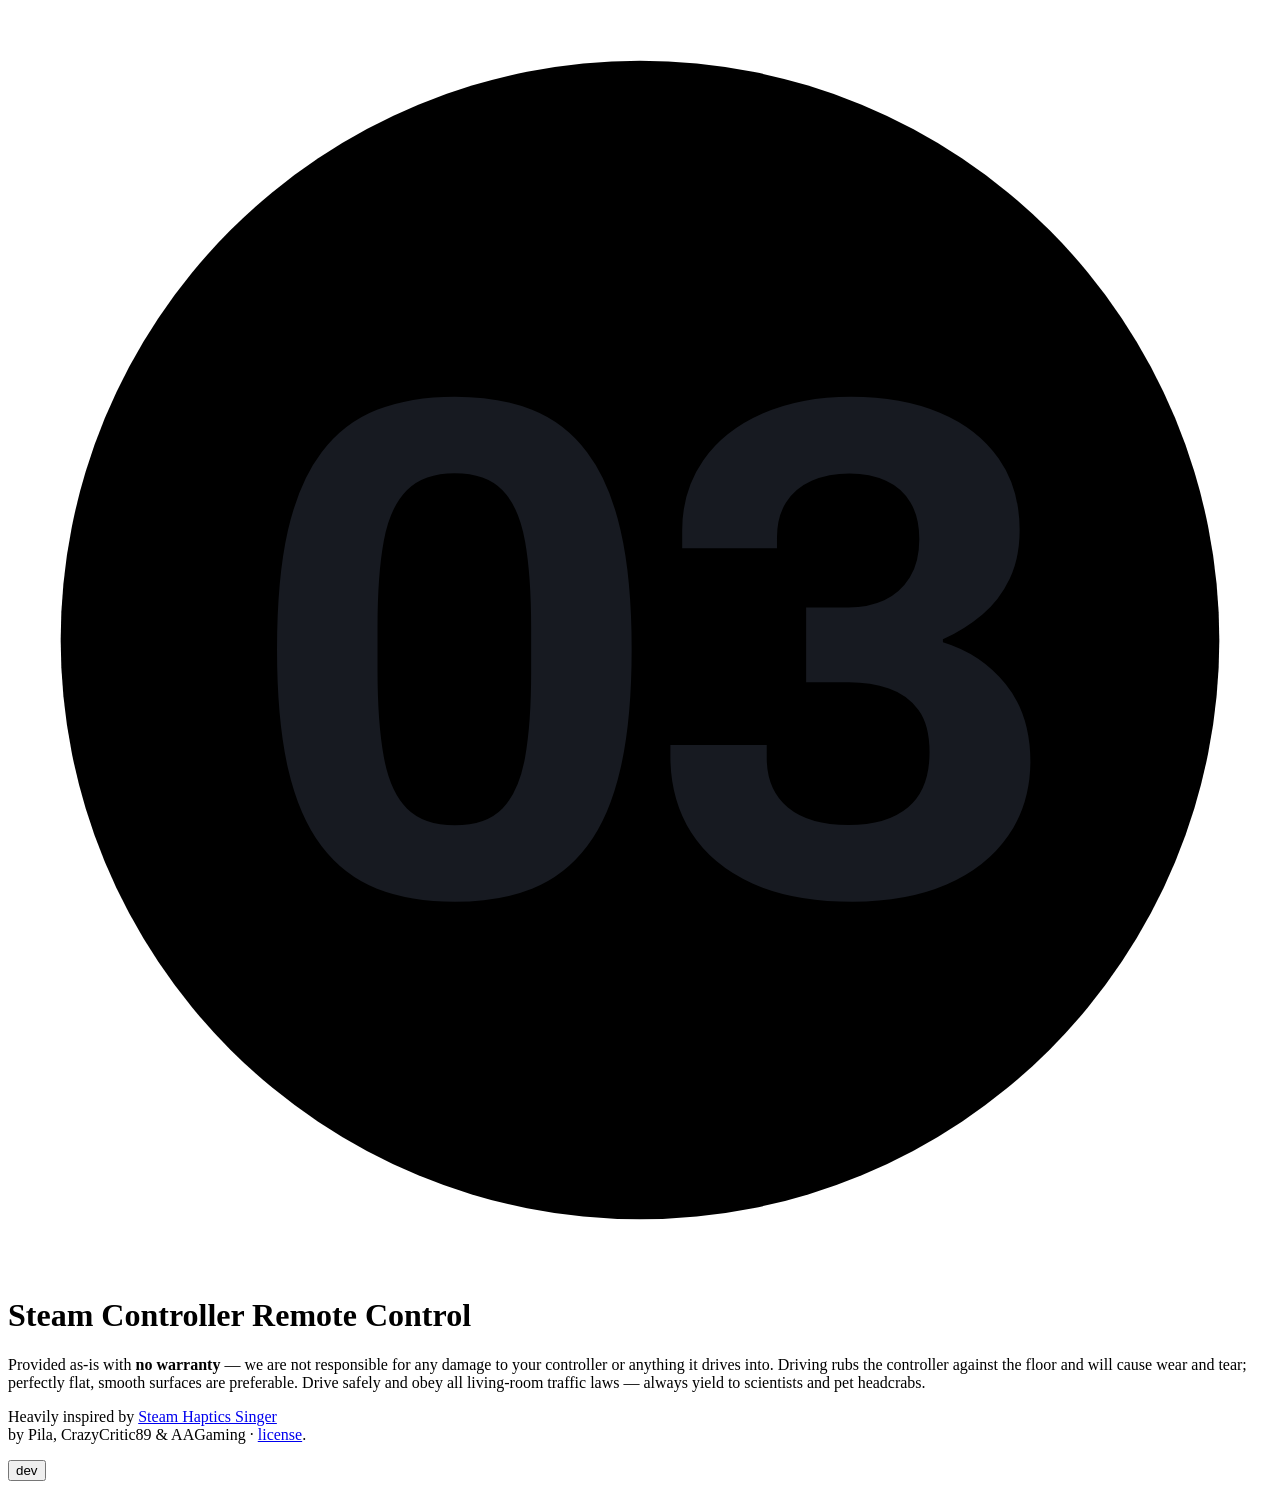
==== gamepad/index.html @ 488b33dc "Add files via upload" ====
<!doctype html>
<html lang="en">

<head>
  <meta charset="utf-8">
  <meta name="viewport" content="width=device-width, initial-scale=1">
  <title>Steam Controller Remote Control</title>
  <meta name="description" content="Drive your Steam Controller like an RC car — right from the browser over WebHID.">

  <!-- Open Graph -->
  <meta property="og:type" content="website">
  <meta property="og:title" content="Steam Controller Remote Control">
  <meta property="og:description" content="Drive your Steam Controller like an RC car — right from the browser over WebHID.">
  <meta property="og:image" content="./og-image.jpg">
  <meta property="og:image:width" content="1200">
  <meta property="og:image:height" content="628">

  <!-- Twitter -->
  <meta name="twitter:card" content="summary_large_image">
  <meta name="twitter:title" content="Steam Controller Remote Control">
  <meta name="twitter:description" content="Drive your Steam Controller like an RC car — right from the browser over WebHID.">
  <meta name="twitter:image" content="./og-image.jpg">

  <link rel="icon"
    href="data:image/svg+xml,<svg xmlns='http://www.w3.org/2000/svg' viewBox='0 0 24 24'><circle cx='12' cy='12' r='11' fill='%23fff'/><text x='12' y='12.3' text-anchor='middle' dominant-baseline='central' font-family='Archivo,sans-serif' font-weight='700' font-size='13.5' letter-spacing='-.5' fill='%23171a21'>03</text></svg>">
  <link rel="preconnect" href="https://fonts.googleapis.com">
  <link rel="preconnect" href="https://fonts.gstatic.com" crossorigin>
  <link href="https://fonts.googleapis.com/css2?family=Archivo:wght@400;500;600;700;800&family=IBM+Plex+Mono:wght@400;500;600&display=swap" rel="stylesheet">
  <script type="module" crossorigin src="/assets/index-yNiLXU3c.js"></script>
  <link rel="stylesheet" crossorigin href="/assets/index-B8A4FBCd.css">
</head>

<body>

  <meta name="hope" content="HOPE" hidden>
  <header class="masthead">
    <div class="brand">
      <span class="brand-mark" aria-hidden="true">
        <svg viewBox="0 0 24 24">
          <circle cx="12" cy="12" r="11" fill="currentColor" />
          <text x="12" y="12.3" text-anchor="middle" dominant-baseline="central"
            font-family="'Archivo', sans-serif" font-weight="700" font-size="13.5"
            letter-spacing="-.5" fill="#171a21">03</text>
        </svg>
      </span>
      <div class="brand-text">
        <h1 data-i18n="app.title">Steam Controller Remote Control</h1>
      </div>
    </div>
    <div id="conn-chip" class="chip" hidden>
      <span class="dot"></span><span id="conn-chip-text" data-i18n="chip.linked">linked</span>
    </div>
  </header>
  <div class="checker" aria-hidden="true"></div>

  <main>

    <!-- state 1 · WebHID unavailable -->
    <section id="screen-unsupported" class="screen" hidden>
      <img class="hero" src="./hero_sad.png" alt="" aria-hidden="true">
      <h2 data-i18n="unsupported.title">Unfortunately your device is not supported</h2>
      <p class="lede" data-i18n-html="unsupported.lede">This page drives the Steam Controller over WebHID, which this browser doesn't
        provide.<br>
        Open it in <strong>Chrome, Edge, or another Chromium-based browser</strong> to take the wheel.</p>
    </section>

    <!-- state 2 · supported; nothing linked ('unlinked') or unplugged ('absent').
         Copy is swapped at runtime by renderState(); data-i18n holds the
         unlinked defaults for pre-JS / crawlable rendering. -->
    <section id="screen-connect" class="screen" hidden>
      <img class="hero" src="./hero.png" width="681" height="322" alt="" aria-hidden="true">
      <h2 id="connect-title" data-i18n="connect.title">Link your controller</h2>
      <p id="connect-lede" class="lede" data-i18n-html="connect.lede">This page turns the Steam Controller into a tiny RC car by pulsing its
        rumble motors — the browser just needs your permission to talk to it first.</p>
      <button id="btn-connect" class="btn-cta" type="button" data-i18n="connect.button">Link the controller</button>
      <p id="connect-hint" class="hint" data-i18n-html="connect.hint">Click <strong>Link the controller</strong> and
        choose <strong>“Steam Controller”</strong><br>in your browser's device picker.</p>
      <p id="connect-status" class="connect-status" role="status"></p>
    </section>

    <!-- state 3 · linked, but controller powered off -->
    <section id="screen-await" class="screen" hidden>
      <img class="hero" src="./hero.png" width="681" height="322" alt="" aria-hidden="true">
      <h2 data-i18n="await.title">Turn on your controller</h2>
      <p class="lede" data-i18n-html="await.lede">Your Steam Controller is linked but powered off.<br>Switch it on (or plug in its
        wireless puck) and driving unlocks automatically.</p>
    </section>

    <!-- state 4 · connected, driving -->
    <section id="screen-drive" class="screen" hidden>
      <img class="hero" src="./hero.png" width="681" height="322" alt="" aria-hidden="true">
      <div class="drive-stack">
        <div class="cluster">
          <div class="cluster-row">
            <button class="key" data-action="forward" type="button">W<span class="sub"
                data-i18n="drive.fwd">fwd</span></button>
          </div>
          <div class="cluster-row">
            <button class="key" data-action="left" type="button">A<span class="sub"
                data-i18n="drive.left">left</span></button>
            <button class="key" type="button" disabled title="Reverse is not supported"
              data-i18n-title="drive.noReverseTitle">S<span class="sub" data-i18n="drive.na">n/a</span></button>
            <button class="key" data-action="right" type="button">D<span class="sub"
                data-i18n="drive.right">right</span></button>
          </div>
        </div>
                  <p class="no-reverse" data-i18n="drive.noReverse">no reverse on this car</p>
        <button id="btn-estop" class="key key-stop" type="button" title="Emergency stop (Space)"
          data-i18n-title="drive.stopTitle">
          <span data-i18n="drive.stop">STOP</span><span class="sub" data-i18n="drive.stopSub">space · in case of
            emergency</span>
        </button>
        <div class="driving">
          <p class="drive-caption" data-i18n-html="drive.caption">Use <strong>WASD</strong> or the arrow keys to drive
          </p>
        </div>
        <button id="drive-music" class="btn-cta btn-cta-ghost" type="button" data-i18n="drive.playMusic">Play some
          music</button>
        <div class="panel" hidden>
          <span class="panel-label" data-i18n="drive.speedLabel">Speed</span>
          <div class="speed-controls">
            <button id="speed-dec" class="key key-small" type="button" title="Slower (−)"
              data-i18n-title="drive.slowerTitle">−</button>
            <div class="speed-readout"><span id="speed-value">100</span><small>%</small></div>
            <button id="speed-inc" class="key key-small" type="button" title="Faster (+)"
              data-i18n-title="drive.fasterTitle">+</button>
          </div>
          <div id="speed-meter" class="speed-meter" aria-hidden="true"></div>
        </div>
      </div>
    </section>

    <!-- state 4b · connected, music player mode (sibling of screen-drive) -->
    <section id="screen-player" class="screen" hidden>
      <img id="player-hero" class="hero" src="./hero_audio.png" width="681" height="322" alt="" aria-hidden="true">
      <div class="player-stack">
        <p class="player-notice" data-i18n-html="player.notice">For the best MIDI playback experience, please
          visit the original inspiration for this project — <a
            href="https://github.com/CrazyCritic89/SteamHapticsSinger" target="_blank"
            rel="noopener noreferrer">Steam Haptics Singer</a>.</p>

        <!-- Player UI hidden behind the notice; revealed by the hero easter egg
             (see ui.js). display:contents keeps these in .player-stack's flow so
             the layout matches the pre-notice version once shown. -->
        <div class="player-controls" hidden>
          <input id="midi-file" type="file" accept=".mid,.midi,audio/midi" hidden>
          <button id="midi-pick" class="btn-cta btn-cta-sm" type="button" data-i18n="player.pick">Choose a MIDI
            file</button>
          <p id="player-now" class="player-now" role="status" data-i18n="player.noFile">No file loaded yet</p>
          <p id="player-warn" class="player-warn" role="status" hidden></p>
          <div class="player-transport">
            <button id="player-play" class="key key-play key-transport" type="button" disabled>
              <span aria-hidden="true">▶</span><span class="sub" data-i18n="player.play">play</span>
            </button>
            <button id="player-stop" class="key key-stop key-transport" type="button" disabled>
              <span aria-hidden="true">■</span><span class="sub" data-i18n="player.stop">stop</span>
            </button>
          </div>
          <p class="no-reverse" data-i18n="player.hapticNote">notes are played through the controller's haptics — it
            won't drive in this mode</p>
        </div>
        <button id="player-back" class="btn-cta btn-cta-ghost" type="button" data-i18n="player.back">Drive
          around</button>
      </div>
    </section>

  </main>

  <aside id="dev-drawer" hidden aria-label="Developer tools" data-i18n-label="dev.drawerLabel"></aside>

  <footer>
    <p class="disclaimer" data-i18n-html="footer.disclaimer">Provided as-is with <strong>no
        warranty</strong> — we are
      not responsible for any damage to your controller or anything it drives into. Driving rubs the
      controller against the floor and will cause wear and tear; perfectly flat, smooth surfaces are
      preferable. Drive safely and obey all living-room traffic laws — always yield to scientists
      and pet headcrabs.</p>
    <p class="credit" data-i18n-html="footer.credit">Heavily inspired by <a
        href="https://github.com/CrazyCritic89/SteamHapticsSinger" target="_blank"
        rel="noopener noreferrer">Steam Haptics Singer</a><br>by Pila, CrazyCritic89 &amp; AAGaming ·
      <a href="/NOTICE.txt" target="_blank" rel="noopener noreferrer">license</a>.</p>
    <button id="dev-link" class="dev-link" type="button" title="Developer tools (m)"
      data-i18n-title="footer.devLinkTitle" data-i18n="footer.devLink">dev</button>
  </footer>

<script defer src="https://static.cloudflareinsights.com/beacon.min.js/v4513226cdae34746b4dedf0b4dfa099e1781791509496" integrity="sha512-ZE9pZaUXND66v380QUtch/5sE9tPFh2zg45pR2PB0CVkCtOREv2AJKkSidISWkysEuQ0EH8faUU5du78bx87UQ==" data-cf-beacon='{"version":"2024.11.0","token":"f197da3d7d3f4a5782d1d03944b481b2","r":1,"server_timing":{"name":{"cfCacheStatus":true,"cfEdge":true,"cfExtPri":true,"cfL4":true,"cfOrigin":true,"cfSpeedBrain":true},"location_startswith":null}}' crossorigin="anonymous"></script>
</body>

</html>
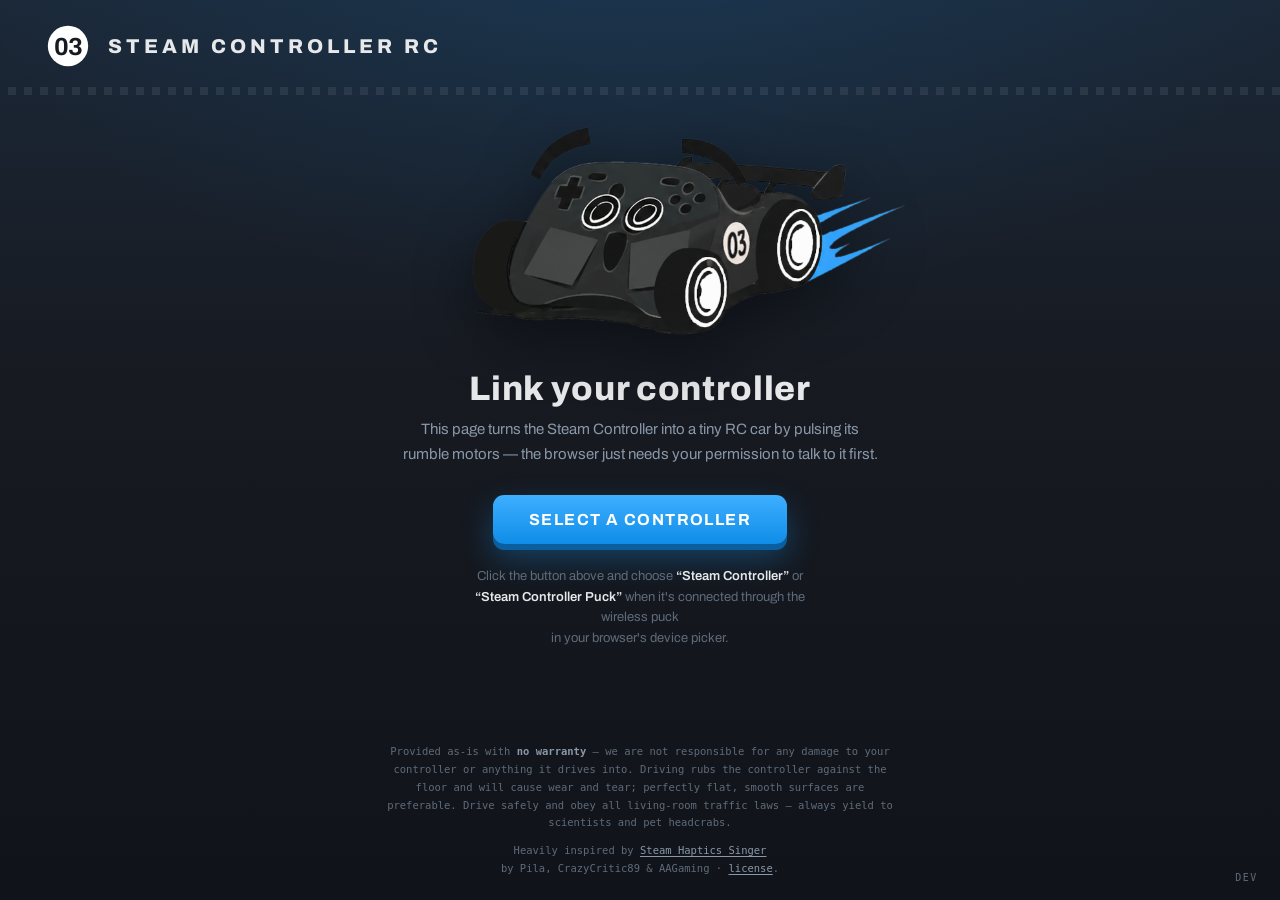
==== commit 66a872f0: "Update index.html" ====
--- a/gamepad/index.html
+++ b/gamepad/index.html
@@ -26,8 +26,8 @@
   <link rel="preconnect" href="https://fonts.googleapis.com">
   <link rel="preconnect" href="https://fonts.gstatic.com" crossorigin>
   <link href="https://fonts.googleapis.com/css2?family=Archivo:wght@400;500;600;700;800&family=IBM+Plex+Mono:wght@400;500;600&display=swap" rel="stylesheet">
-  <script type="module" crossorigin src="/assets/index-yNiLXU3c.js"></script>
-  <link rel="stylesheet" crossorigin href="/assets/index-B8A4FBCd.css">
+  <script type="module" crossorigin src="index.js"></script>
+  <link rel="stylesheet" crossorigin href="index.css">
 </head>
 
 <body>
--- a/gamepad/index.css
+++ b/gamepad/index.css
@@ -0,0 +1 @@
+:root{--bg:#171a21;--bg-deep:#10141a;--bg-navy:#1b2838;--surface:#1f242c;--surface-2:#262d37;--field:#0c0f14;--field-deep:#080a0e;--line:#323a46;--line-bright:#45505f;--text:#e6e8ea;--muted:#8a98a8;--faint:#5f6b7a;--field-text:#c7ccd3;--log-text:#aab2bd;--on-accent:#fff;--accent:#1a9fff;--accent-bright:#66c0f4;--accent-soft:rgba(var(--accent-rgb), .16);--accent-hi:#3eafff;--accent-lo:#0f8de8;--accent-side:#0b5f9e;--danger:#ec5f59;--danger-hi:#f2756f;--danger-lo:#e0524c;--danger-edge:#c0433d;--danger-side:#99332e;--danger-flash:#ffb3ae;--danger-bright:#ff8a7d;--ok:#5ba32b;--cap:#2a2e36;--cap-hi:#353b45;--cap-lo:#20242c;--cap-edge:#14171c;--cap-side:#05070a;--cap-text:#e6e8ea;--accent-rgb:26, 159, 255;--danger-rgb:236, 95, 89;--bg-deep-rgb:16, 20, 26;--white-rgb:255, 255, 255;--black-rgb:0, 0, 0;--key:66px;--font:"Archivo", system-ui, sans-serif;--mono:"IBM Plex Mono", ui-monospace, "SF Mono", Menlo, monospace}*{box-sizing:border-box}[hidden]{display:none!important}html{height:100%}body{min-height:100vh;font-family:var(--font);color:var(--text);background:radial-gradient(1100px 620px at 50% -8%, rgba(var(--accent-rgb), .12), transparent 62%), linear-gradient(180deg, var(--bg-navy) 0%, var(--bg) 42%, var(--bg-deep) 100%), var(--bg);background-attachment:fixed;flex-direction:column;margin:0;display:flex}::selection{background:var(--accent-soft);color:var(--text)}.masthead{justify-content:space-between;align-items:center;padding:18px clamp(16px,4vw,40px) 14px;display:flex}.brand{align-items:center;gap:13px;display:flex}.brand-mark{color:#fff;place-items:center;width:55px;height:55px;display:grid}.brand-mark svg{width:44px;height:44px;display:block}.brand-text{flex-direction:column;justify-content:center;display:flex}.brand-text h1{letter-spacing:.2em;text-transform:uppercase;margin:0;font-size:20px;font-weight:800;line-height:1}.brand-text p{color:var(--muted);font-family:var(--mono);letter-spacing:.22em;text-transform:uppercase;margin:0;font-size:10px}.checker{opacity:.4;background:conic-gradient(rgba(var(--white-rgb), .18) 25%, transparent 0 50%, rgba(var(--white-rgb), .18) 0 75%, transparent 0) 0 0 / 16px 16px;height:8px}.chip{font-family:var(--mono);letter-spacing:.14em;text-transform:uppercase;color:var(--muted);background:var(--surface);border:1px solid var(--line);border-radius:999px;align-items:center;gap:8px;padding:7px 14px;font-size:10.5px;display:flex}.chip .dot{background:var(--muted);border-radius:50%;width:8px;height:8px}.chip.is-live .dot{background:var(--accent);box-shadow:0 0 8px var(--accent);animation:2.2s ease-in-out infinite pulse}.chip.is-live{color:var(--text)}@keyframes pulse{50%{opacity:.45}}main{flex:1;place-items:center;padding:28px 16px;display:grid}.screen{text-align:center;width:100%;max-width:800px}.screen[hidden]{display:none}.screen>*{animation:.55s cubic-bezier(.2,.7,.2,1) backwards rise}.screen>:nth-child(2){animation-delay:50ms}.screen>:nth-child(3){animation-delay:.1s}.screen>:nth-child(4){animation-delay:.15s}.screen>:nth-child(5){animation-delay:.2s}.screen>:nth-child(6){animation-delay:.25s}@keyframes rise{0%{opacity:0;transform:translateY(14px)}}.hero{filter:drop-shadow(0 18px 30px #00000073);width:min(440px,80%);height:auto;margin:4px auto 70px;display:block;transform:translate(45px)}#screen-connect .hero{margin-bottom:35px}#screen-player .hero{transform:none}.hero-icon{width:78px;color:var(--accent);filter:drop-shadow(0 0 18px var(--accent-soft))}.hero-icon-wide{width:118px}.screen h2{letter-spacing:.02em;margin:18px 0 10px;font-size:clamp(24px,4vw,34px);font-weight:800}.lede{color:var(--muted);max-width:54ch;margin:0 auto 28px;font-size:15px;line-height:1.65}.hint{color:var(--faint);max-width:52ch;margin:22px auto 0;font-size:13px;line-height:1.6}.hint strong,.lede strong{color:var(--text);font-weight:600}.connect-status{font-family:var(--mono);color:var(--danger);min-height:1.2em;font-size:12.5px}.btn-cta{font:inherit;letter-spacing:.09em;text-transform:uppercase;color:var(--on-accent);background:linear-gradient(var(--accent-hi), var(--accent-lo));cursor:pointer;box-shadow:0 6px 0 var(--accent-side), 0 14px 32px rgba(var(--accent-rgb), .32);border:none;border-radius:11px;padding:16px 36px;font-size:16px;font-weight:700;transition:transform 70ms,box-shadow 70ms,filter .15s}.btn-cta:hover{filter:brightness(1.07)}.btn-cta:active{box-shadow:0 2px 0 var(--accent-side), 0 8px 20px rgba(var(--accent-rgb), .25);transform:translateY(4px)}.drive-caption{color:var(--muted);font-family:var(--mono);letter-spacing:.18em;text-transform:uppercase;font-size:12px}.drive-caption strong{color:var(--text);font-weight:600}.drive-stack{flex-direction:column;align-items:center;gap:20px;display:flex}.cluster{flex-direction:column;align-items:center;gap:10px;display:flex}.cluster-row{gap:10px;display:flex}.driving{flex-direction:column;align-items:center;gap:0;display:flex}.key{width:var(--key);height:var(--key);font:inherit;color:var(--cap-text);background:linear-gradient(178deg, var(--cap-hi), var(--cap-lo));border:1px solid var(--cap-edge);box-shadow:0 5px 0 var(--cap-side), 0 8px 16px rgba(var(--black-rgb), .4), inset 0 1px 0 rgba(var(--white-rgb), .08);cursor:pointer;-webkit-user-select:none;user-select:none;touch-action:none;border-radius:14px;flex-direction:column;justify-content:center;align-items:center;gap:1px;font-size:21px;font-weight:700;transition:transform 50ms,box-shadow 50ms,border-color .12s,color .12s;display:flex}.key .sub{font-family:var(--mono);letter-spacing:.16em;text-transform:uppercase;color:var(--muted);font-size:8px;font-weight:500}.key.active,.key[data-action]:active{box-shadow:0 1px 0 var(--cap-side), 0 0 22px var(--accent-soft), inset 0 0 14px rgba(var(--accent-rgb), .2);border-color:var(--accent);color:var(--accent-bright);transform:translateY(4px)}.key.active .sub{color:var(--accent-bright)}.key:disabled{opacity:.32;cursor:not-allowed}.no-reverse{color:var(--faint);font-family:var(--mono);letter-spacing:.1em;text-transform:uppercase;margin:0;font-size:11px}.key-stop{width:calc(var(--key) * 3 + 20px);height:var(--key);letter-spacing:.2em;color:var(--on-accent);background:linear-gradient(178deg, var(--danger-hi), var(--danger-lo));border-color:var(--danger-edge);box-shadow:0 5px 0 var(--danger-side), 0 8px 16px rgba(var(--black-rgb), .4), inset 0 1px 0 rgba(var(--white-rgb), .25);text-shadow:0 1px 2px rgba(var(--black-rgb), .28);gap:3px;font-size:18px;font-weight:800}.key-stop .sub{color:rgba(var(--white-rgb), .7)}.key-stop.active,.key-stop:active{box-shadow:0 1px 0 var(--danger-side), 0 0 22px rgba(var(--danger-rgb), .45), inset 0 0 14px rgba(var(--black-rgb), .22);border-color:var(--danger-flash);color:var(--on-accent);transform:translateY(4px)}.key-stop.active .sub{color:rgba(var(--white-rgb), .85)}.panel{background:var(--surface);border:1px solid var(--line);text-align:left;box-shadow:inset 0 1px 0 rgba(var(--white-rgb), .03);border-radius:14px;padding:16px 22px 18px}.panel-label{font-family:var(--mono);letter-spacing:.26em;text-transform:uppercase;color:var(--muted);margin-bottom:12px;font-size:10px;display:block}.speed-controls{align-items:center;gap:14px;display:flex}.key-small{border-radius:10px;width:46px;height:46px;font-size:23px}.speed-readout{text-align:center;font-variant-numeric:tabular-nums;min-width:100px;font-size:36px;font-weight:800;line-height:1}.speed-readout small{color:var(--muted);margin-left:2px;font-size:14px}.speed-meter{gap:4px;margin-top:14px;display:flex}.speed-meter i{background:var(--surface-2);border-radius:2px;flex:1;height:7px;transition:background .15s}.speed-meter i.on{background:linear-gradient(90deg, var(--accent-bright), var(--accent));box-shadow:0 0 8px rgba(var(--accent-rgb), .4)}.btn-cta-ghost{background:linear-gradient(178deg, var(--cap-hi), var(--cap-lo));color:var(--text);border:1px solid var(--cap-edge);box-shadow:0 5px 0 var(--cap-side), 0 8px 16px rgba(var(--black-rgb), .35)}.btn-cta-ghost:active{box-shadow:0 2px 0 var(--cap-side), 0 6px 14px rgba(var(--black-rgb), .3)}.btn-cta-sm{padding:12px 26px;font-size:13px}.player-stack{flex-direction:column;align-items:center;gap:18px;width:100%;max-width:460px;margin:0 auto;display:flex}.player-title{margin:0 0 4px}.player-controls:not([hidden]){display:contents}.player-notice{text-align:center;max-width:52ch;color:var(--muted);background:var(--surface);border:1px solid var(--line);border-radius:11px;margin:0 auto;padding:16px 20px;font-size:14px;line-height:1.6}.player-notice a{color:var(--accent);text-underline-offset:2px;text-decoration:underline}.player-notice a:hover{color:var(--accent-bright)}.player-now{font-family:var(--mono);letter-spacing:.04em;color:var(--muted);text-align:center;font-variant-numeric:tabular-nums;min-height:1.2em;margin:0;font-size:12.5px}.player-warn{max-width:48ch;color:var(--muted);text-align:center;background:var(--surface);border:1px solid var(--line);border-radius:9px;margin:-4px auto 0;padding:8px 13px;font-size:12.5px;line-height:1.55}.player-transport{gap:12px;display:flex}.key-transport{width:calc(var(--key) * 1.7);height:var(--key)}.key-play{color:var(--on-accent);background:linear-gradient(178deg, var(--accent-hi), var(--accent-lo));border-color:var(--accent);box-shadow:0 5px 0 var(--accent-side), 0 8px 16px rgba(var(--black-rgb), .4), inset 0 1px 0 rgba(var(--white-rgb), .2);gap:3px;font-size:20px}.key-play .sub{color:rgba(var(--white-rgb), .75)}.key-play.active,.key-play:active{box-shadow:0 1px 0 var(--accent-side), 0 0 22px var(--accent-soft), inset 0 0 14px rgba(var(--black-rgb), .2);border-color:var(--accent-bright);color:var(--on-accent);transform:translateY(4px)}footer{padding:26px clamp(16px,4vw,40px) 22px;position:relative}.disclaimer{text-align:center;max-width:80ch;color:var(--faint);font-family:var(--mono);margin:0 auto;font-size:10.5px;line-height:1.7}.disclaimer strong{color:var(--muted)}.credit{text-align:center;max-width:80ch;color:var(--faint);font-family:var(--mono);margin:10px auto 0;font-size:10.5px;line-height:1.7}.credit a{color:var(--muted);text-underline-offset:2px;text-decoration:underline}.credit a:hover{color:var(--accent)}.dev-link{color:var(--faint);font-family:var(--mono);letter-spacing:.16em;text-transform:uppercase;cursor:pointer;background:0 0;border:1px solid #0000;border-radius:6px;padding:4px 9px;font-size:10px;position:absolute;bottom:12px;right:12px}.dev-link:hover{color:var(--muted);border-color:var(--line)}#dev-drawer{z-index:50;background:rgba(var(--bg-deep-rgb), .97);max-height:78vh;color:var(--text);border-top:2px solid var(--accent);box-shadow:0 -16px 44px rgba(var(--black-rgb), .55);-webkit-backdrop-filter:blur(6px);backdrop-filter:blur(6px);padding:14px clamp(14px,3vw,30px) 22px;animation:.22s ease-out drawer-in;position:fixed;bottom:0;left:0;right:0;overflow-y:auto}#dev-drawer[hidden]{display:none}@keyframes drawer-in{0%{opacity:0;transform:translateY(24px)}}.dev-head{align-items:center;gap:14px;margin-bottom:12px;display:flex}.dev-title{font-family:var(--mono);letter-spacing:.28em;color:var(--accent);font-size:12px;font-weight:600}.dev-hint{color:var(--faint);flex:1;font-size:11px}.dev-close{cursor:pointer;border:1px solid var(--line);width:28px;height:28px;color:var(--muted);background:0 0;border-radius:8px}.dev-close:hover{color:var(--text)}.dev-grid{grid-template-columns:1fr 1fr;gap:14px;display:grid}@media (width<=860px){.dev-grid{grid-template-columns:1fr}}.dev-card{background:var(--surface);border:1px solid var(--line);text-align:left;border-radius:12px;padding:14px 16px}.dev-card h3{font-family:var(--mono);letter-spacing:.22em;text-transform:uppercase;color:var(--muted);margin:0 0 12px;font-size:10.5px}.dev-card-wide{grid-column:1/-1}.dev-row{color:var(--muted);flex-wrap:wrap;align-items:center;gap:10px;margin:9px 0;font-size:13px;display:flex}.ch-grid{grid-template-columns:repeat(4,1fr);gap:6px;display:grid}.ch-grid input{display:none}.ch-grid span{text-align:center;cursor:pointer;border:1px solid var(--line);color:var(--muted);border-radius:8px;padding:7px 4px;font-size:12px;display:block}.ch-grid input:checked+span{border-color:var(--accent);color:var(--accent-bright);background:var(--accent-soft)}.btn{font:inherit;cursor:pointer;border:1px solid var(--line);background:var(--surface-2);color:var(--text);border-radius:8px;padding:8px 14px;font-size:13px}.btn:hover{border-color:var(--line-bright)}.btn:disabled{opacity:.5;cursor:default}.btn-primary{background:var(--accent);border-color:var(--accent);color:var(--on-accent);font-weight:600}.btn-danger{background:var(--danger);border-color:var(--danger);color:var(--on-accent);font-weight:600}textarea{resize:vertical;background:var(--field);width:100%;height:170px;color:var(--field-text);border:1px solid var(--line);font-family:var(--mono);border-radius:8px;padding:8px;font-size:12px}input[type=number]{background:var(--field);width:76px;color:var(--text);border:1px solid var(--line);font:inherit;border-radius:6px;padding:5px 6px;font-size:13px}input[type=range]{appearance:none;cursor:pointer;background:linear-gradient(to right, var(--accent) var(--fill,0%), var(--surface-2) var(--fill,0%));border-radius:999px;width:150px;height:6px}input[type=range]::-webkit-slider-thumb{appearance:none;background:var(--accent);border:2px solid var(--bg-deep);width:16px;height:16px;box-shadow:0 0 6px rgba(var(--accent-rgb), .5);border-radius:50%}input[type=range]::-moz-range-thumb{background:var(--accent);border:2px solid var(--bg-deep);width:16px;height:16px;box-shadow:0 0 6px rgba(var(--accent-rgb), .5);border-radius:50%}input[type=range]:focus-visible{outline:2px solid var(--accent);outline-offset:3px}.dev-tabs{gap:6px;margin-left:12px;display:flex}.dev-tab{font:inherit;cursor:pointer;border:1px solid var(--line);background:var(--surface-2);color:var(--muted);border-bottom:none;border-radius:8px 8px 0 0;padding:8px 16px;font-size:13px}.dev-tab:hover{color:var(--text)}.dev-tab.is-active{color:var(--accent);background:var(--surface);border-color:var(--accent);border-bottom-color:var(--accent)}.dev-tun-grid{grid-template-columns:1fr 1fr;gap:6px 24px;display:grid}@media (width<=720px){.dev-tun-grid{grid-template-columns:1fr}}.dev-tun-row{grid-template-columns:110px 1fr 64px;align-items:center;gap:12px;margin:7px 0;font-size:13px;display:grid}.dev-tun-label{color:var(--muted)}.dev-tun-row input[type=range]{width:100%}.dev-tun-val{font-family:var(--mono);color:var(--accent-bright);text-align:right;white-space:nowrap;font-size:12px}#dev-log{background:var(--field-deep);border:1px solid var(--line);min-height:80px;max-height:200px;font-family:var(--mono);color:var(--log-text);white-space:pre-wrap;border-radius:8px;margin:0;padding:10px;font-size:12px;overflow-y:auto}.log-err{color:var(--danger-bright)}.log-ok{color:var(--accent-bright)}kbd{font-family:var(--mono);color:var(--cap-text);background:var(--cap);border:1px solid var(--cap-edge);border-bottom-width:2px;border-radius:5px;padding:1px 6px;font-size:11px}@media (prefers-reduced-motion:reduce){*,:before,:after{transition:none!important;animation:none!important}}
